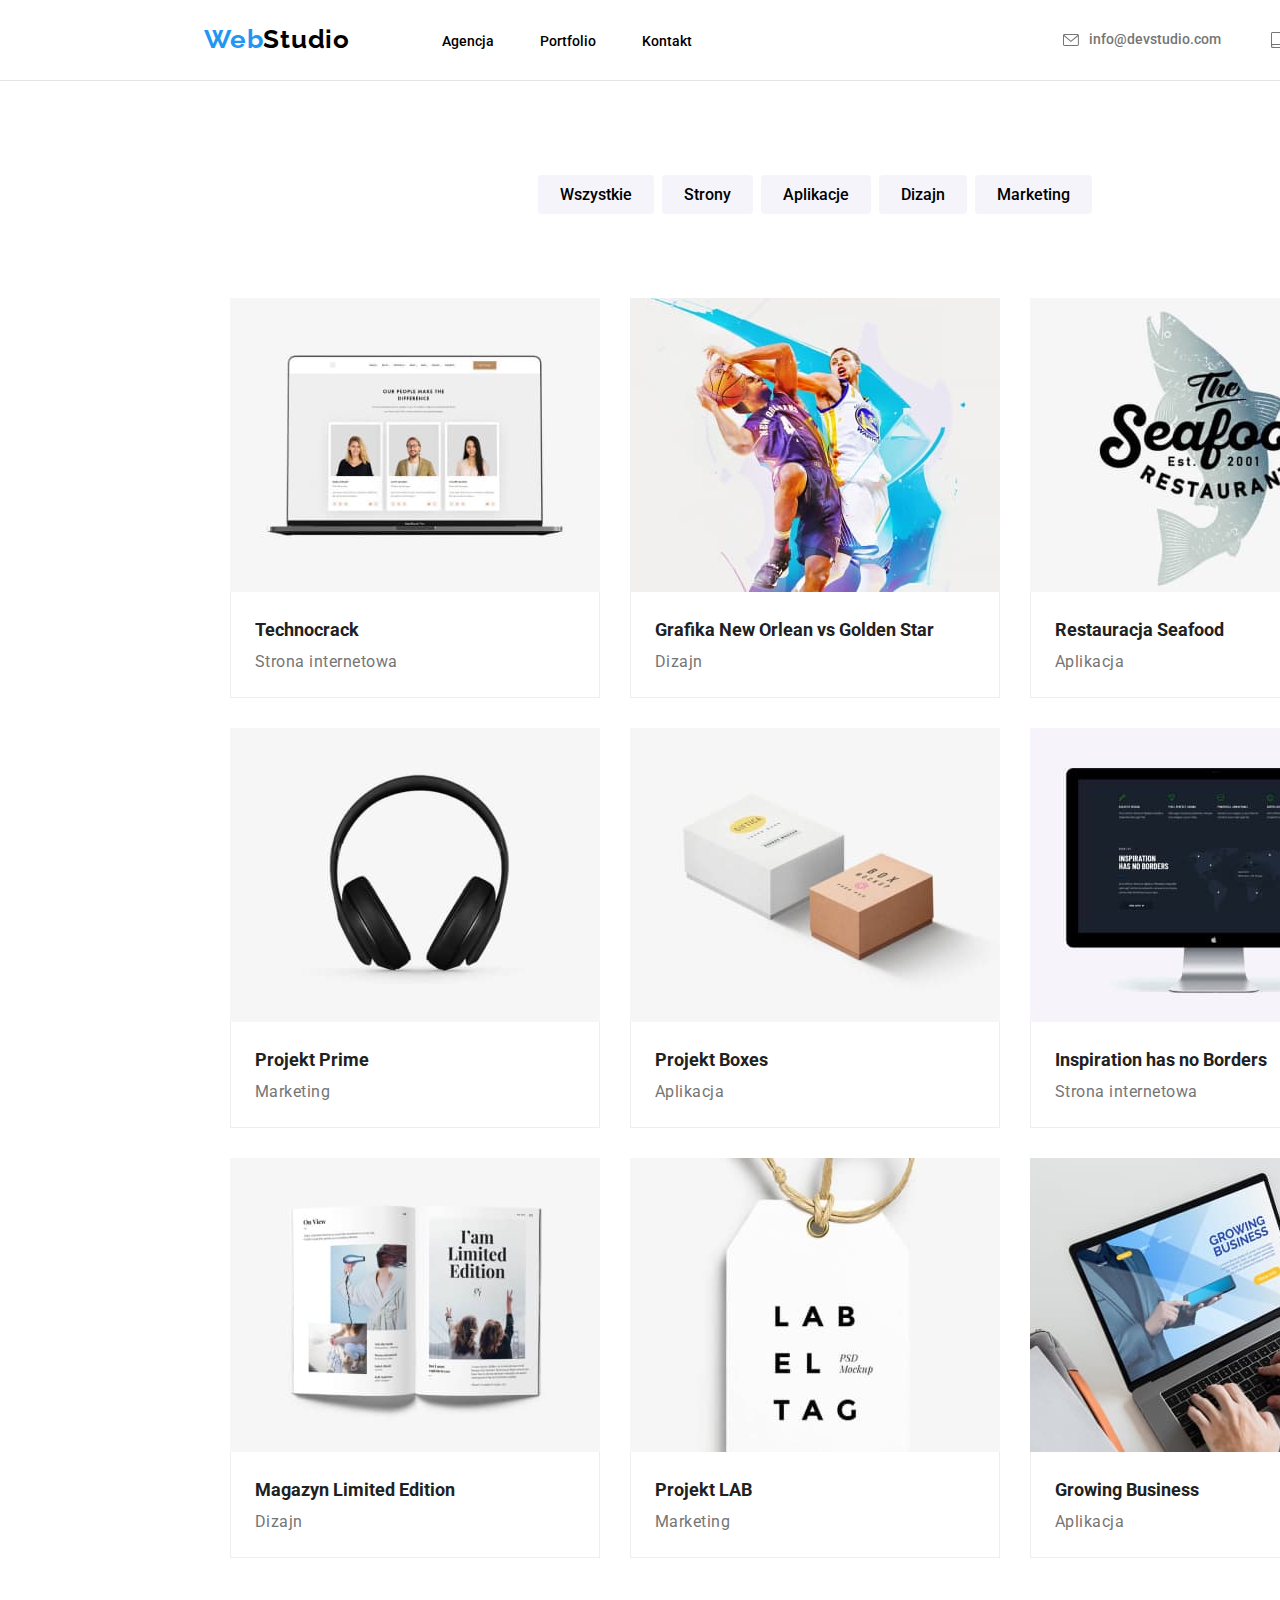
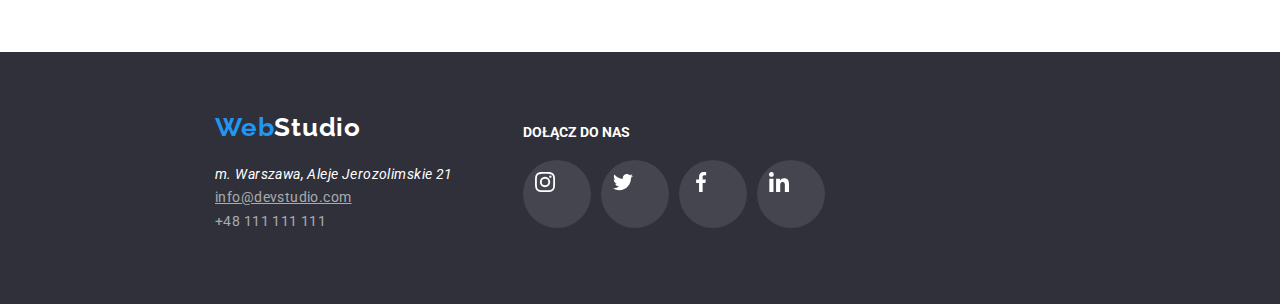
==== portfolio.html @ 4c85d755 "hw 05 init" ====
<!DOCTYPE html>
<html lang="pl">
    <head>
        <meta charset="UTF-8" />
        <meta http-equiv="X-UA-Compatible" content="IE=edge" />
        <meta name="viewport" content="width=device-width, initial-scale=1.0" />
        <title>Portfolio</title>
        <link
            rel="stylesheet"
            href="https://cdnjs.cloudflare.com/ajax/libs/modern-normalize/1.1.0/modern-normalize.min.css"
            integrity="sha512-wpPYUAdjBVSE4KJnH1VR1HeZfpl1ub8YT/NKx4PuQ5NmX2tKuGu6U/JRp5y+Y8XG2tV+wKQpNHVUX03MfMFn9Q=="
            crossorigin="anonymous"
            referrerpolicy="no-referrer"
        />
        <link rel="stylesheet" href="./css/styles.css" />
        <link rel="preconnect" href="https://fonts.googleapis.com" />
        <link rel="preconnect" href="https://fonts.gstatic.com" crossorigin />
        <link
            href="https://fonts.googleapis.com/css2?family=Raleway:wght@700&family=Roboto:wght@400;500;700;900&display=swap"
            rel="stylesheet"
        />
    </head>
    <body>
        <header>
            <section class="section-header">
                <div class="container header-container">
                    <nav>
                        <a class="logo logo-header" href="index.html"
                            ><span class="highlight">Web</span
                            ><span class="studio-one">Studio</span></a
                        >

                        <ul class="nav-menu">
                            <li class="nav-list">
                                <a class="nav-items" href="Agencja">Agencja</a>
                            </li>
                            <li class="nav-list">
                                <a class="nav-items" href="portfolio.html"
                                    >Portfolio</a
                                >
                            </li>
                            <li class="nav-list">
                                <a class="nav-items" href="Kontakt">Kontakt</a>
                            </li>
                        </ul>

                        <ul class="contact-list">
                            <li class="contact-items">
                                <a
                                    class="contact-links"
                                    href="mailto:info@devstudio.com"
                                    ><svg
                                        class="header-icons"
                                        width="16"
                                        height="12"
                                    >
                                        <use
                                            href="./images/icons.svg#icon-envelope"
                                        ></use>
                                    </svg>
                                    info@devstudio.com</a
                                >
                            </li>
                            <li class="contact-items">
                                <a class="contact-links" href="tel:+48111111111"
                                    ><svg
                                        class="header-icons"
                                        width="10"
                                        height="16"
                                    >
                                        <use
                                            href="./images/icons.svg#icon-smartphone"
                                        ></use>
                                    </svg>
                                    +48 111 111 111</a
                                >
                            </li>
                        </ul>
                    </nav>
                </div>
            </section>
        </header>
        <main>
            <div class="container main-page">
                <ul class="buttons-list">
                    <li class="buttons">
                        <button class="filters" type="button">Wszystkie</button>
                    </li>
                    <li class="buttons">
                        <button class="filters" type="button">Strony</button>
                    </li>
                    <li class="buttons">
                        <button class="filters" type="button">Aplikacje</button>
                    </li>
                    <li class="buttons">
                        <button class="filters" type="button">Dizajn</button>
                    </li>
                    <li class="buttons">
                        <button class="filters" type="button">Marketing</button>
                    </li>
                </ul>

                <div class="grid">
                    <ul class="main-container">
                        <li class="grid-items">
                            <figure class="cards">
                                <img
                                    class="img"
                                    src="images/img5.jpg"
                                    alt="Otwarty laptop z trzema zdjeciami ludzi"
                                    width="370"
                                    height="294"
                                />
                                <figcaption class="description2">
                                    <span class="project-name">Technocrack</span
                                    ><span class="card-name"
                                        >Strona internetowa</span
                                    >
                                </figcaption>
                            </figure>
                        </li>
                        <li class="grid-items">
                            <figure class="cards">
                                <img
                                    class="img"
                                    src="images/img6.jpg"
                                    alt="Dwóch koszykarzy w grze"
                                    width="370"
                                    height="294"
                                />
                                <figcaption class="description2">
                                    <span class="project-name"
                                        >Grafika New Orlean vs Golden Star</span
                                    ><span class="card-name">Dizajn</span>
                                </figcaption>
                            </figure>
                        </li>
                        <li class="grid-items">
                            <figure class="cards">
                                <img
                                    class="img"
                                    src="images/img7.jpg"
                                    alt="Logo The Seafood Restaurant"
                                    width="370"
                                    height="294"
                                />
                                <figcaption class="description2">
                                    <span class="project-name"
                                        >Restauracja Seafood</span
                                    ><span class="card-name">Aplikacja</span>
                                </figcaption>
                            </figure>
                        </li>
                        <li class="grid-items">
                            <figure class="cards">
                                <img
                                    class="img"
                                    src="images/img8.jpg"
                                    alt="Słuchawki nauszne"
                                    width="370"
                                    height="294"
                                />
                                <figcaption class="description2">
                                    <span class="project-name"
                                        >Projekt Prime</span
                                    ><span class="card-name">Marketing</span>
                                </figcaption>
                            </figure>
                        </li>
                        <li class="grid-items">
                            <figure class="cards">
                                <img
                                    class="img"
                                    src="images/img9.jpg"
                                    alt="Dwa pudełka"
                                    width="370"
                                    height="294"
                                />
                                <figcaption class="description2">
                                    <span class="project-name"
                                        >Projekt Boxes</span
                                    ><span class="card-name">Aplikacja</span>
                                </figcaption>
                            </figure>
                        </li>
                        <li class="grid-items">
                            <figure class="cards">
                                <img
                                    class="img"
                                    src="images/img10.jpg"
                                    alt="Monitor komputera"
                                    width="370"
                                    height="294"
                                />
                                <figcaption class="description2">
                                    <span class="project-name"
                                        >Inspiration has no Borders</span
                                    ><span class="card-name"
                                        >Strona internetowa</span
                                    >
                                </figcaption>
                            </figure>
                        </li>
                        <li class="grid-items">
                            <figure class="cards">
                                <img
                                    class="img"
                                    src="images/img11.jpg"
                                    alt="Otwarta książka z obrazkami"
                                    width="370"
                                    height="294"
                                />
                                <figcaption class="description2">
                                    <span class="project-name"
                                        >Magazyn Limited Edition</span
                                    ><span class="card-name">Dizajn</span>
                                </figcaption>
                            </figure>
                        </li>
                        <li class="grid-items">
                            <figure class="cards">
                                <img
                                    class="img"
                                    src="images/img12.jpg"
                                    alt="Biała etykieta z napisem LABELTAG"
                                    width="370"
                                    height="294"
                                />
                                <figcaption class="description2">
                                    <span class="project-name">Projekt LAB</span
                                    ><span class="card-name">Marketing</span>
                                </figcaption>
                            </figure>
                        </li>
                        <li class="grid-items">
                            <figure class="cards">
                                <img
                                    class="img"
                                    src="images/img13.jpg"
                                    alt="Osoba pisząca na laptopie"
                                    width="370"
                                    height="294"
                                />
                                <figcaption class="description2">
                                    <span class="project-name"
                                        >Growing Business</span
                                    ><span class="card-name">Aplikacja</span>
                                </figcaption>
                            </figure>
                        </li>
                    </ul>
                </div>
            </div>
        </main>
        <footer class="footer-box">
            <div class="container">
                <div class="footer-contact">
                    <div class="footer-contact-container">
                        <ul>
                            <li class="logo-footer">
                                <a class="logo" href="index.html"
                                    ><span class="highlight">Web</span
                                    ><span class="studio-two">Studio</span></a
                                >
                            </li>
                            <li class="details">
                                <address class="address-name">
                                    m. Warszawa, Aleje Jerozolimskie 21
                                </address>
                            </li>
                            <li class="details">
                                <a
                                    class="footer-links email"
                                    href="mailto:info@devstudio.com"
                                    >info@devstudio.com</a
                                >
                            </li>
                            <li class="details">
                                <a class="footer-links" href="tel:+48111111111"
                                    >+48 111 111 111</a
                                >
                            </li>
                        </ul>
                    </div>
                    <div class="footer-social">
                        <h2 class="footer-join-us">dołącz do nas</h2>
                        <ul class="footer-icon-list">
                            <li class="footer-icon-item">
                                <div class="footer-icon-circle">
                                    <a
                                        href="https://www.instagram.com/"
                                        class="footer-icon"
                                        ><svg
                                            class="footer-social-icons"
                                            width="20"
                                            height="20"
                                        >
                                            <use
                                                href="./images/icons.svg#icon-instagram-2"
                                            ></use>
                                        </svg>
                                    </a>
                                </div>
                            </li>
                            <li class="footer-icon-item">
                                <div class="footer-icon-circle">
                                    <a
                                        href="https://twitter.com/"
                                        class="footer-icon"
                                        ><svg
                                            class="footer-social-icons"
                                            width="20"
                                            height="20"
                                        >
                                            <use
                                                href="./images/icons.svg#icon-twitter-1"
                                            ></use>
                                        </svg>
                                    </a>
                                </div>
                            </li>
                            <li class="footer-icon-item">
                                <div class="footer-icon-circle">
                                    <a
                                        href="https://www.facebook.com/"
                                        class="footer-icon"
                                        ><svg
                                            class="footer-social-icons"
                                            width="20"
                                            height="20"
                                        >
                                            <use
                                                href="./images/icons.svg#icon-facebook-1"
                                            ></use>
                                        </svg>
                                    </a>
                                </div>
                            </li>
                            <li class="footer-icon-item">
                                <div class="footer-icon-circle">
                                    <a
                                        href="https://www.linkedin.com/"
                                        class="footer-icon"
                                        ><svg
                                            class="footer-social-icons"
                                            width="20"
                                            height="20"
                                        >
                                            <use
                                                href="./images/icons.svg#icon-linkedin-1"
                                            ></use>
                                        </svg>
                                    </a>
                                </div>
                            </li>
                        </ul>
                    </div>
                </div>
            </div>
        </footer>
    </body>
</html>
---- css/styles.css ----
* {
    padding: 0;
    margin: 0;
}
body {
    font-family: "Roboto", sans-serif;
    font-family: inherit;
    background: var(--fourth-color) inherit;
    width: 1600px;
}
:root {
    --first-color: #2196f3;
    --second-color: #000000;
    --third-color: #757575;
    --fourth-color: #ffffff;
    --fifth-color: #2f303a;
    --sixth-color: #f5f4fa;
    --seventh-color: #212121;
    --eighth-color: #ffffff99;
    --color-shadow: #00000040;
    --circle-color: rgba(255, 255, 255, 0.1);
    --currentColor: #afb1b8;
}

.logo {
    font-family: "Raleway";
    font-weight: 700;
    font-size: 26px;
    line-height: 1.19em;
    color: var(--second-color);
    letter-spacing: 0.03em;
    text-decoration: none;
}
.highlight {
    color: var(--first-color);
}
.studio-one {
    color: #000000;
}
.studio-two {
    color: #ffffff;
}

.nav-items {
    font-family: "Roboto";
    font-weight: 500;
    font-size: 14px;
    line-height: 1.14em;
    text-decoration: none;
    color: var(--second-color);
}
.nav-items:hover,
.nav-items:focus,
.nav-items:active {
    color: var(--first-color);
}
.item {
    width: 270px;
}

.contact-links {
    font-family: Roboto;
    font-size: 14px;
    font-weight: 500;
    line-height: 1.14em;
    text-decoration: none;
}

h1 {
    font-family: Roboto;
    font-size: 44px;
    font-weight: 900;
    line-height: 1.36;
    text-align: center;
    letter-spacing: 0.06em;
    color: var(--fourth-color);
    margin-bottom: 30px;
}
.header-box {
    background-color: var(--fifth-color);
    height: 600px;
    background-image: linear-gradient(
            to bottom,
            rgba(47, 48, 58, 0.4) 0%,
            rgba(47, 48, 58, 0.4) 50%
        ),
        url(../images/working-team.jpg);
    background-position: center;
    background-size: cover;
    background-repeat: no-repeat;
    box-shadow: 0px 4px 4px 0px var(--color-shadow);
    max-width: 1600px;
    margin: 0 auto;
}

.first-button {
    color: var(--second-color);
    background-color: var(--sixth-color);
    cursor: pointer;
    border: none;
    border-radius: 4px;
    width: 200px;
    height: 50px;
    font-size: 16px;
    font-weight: 700;
    line-height: 1.8;
    font-family: "roboto";
}
.first-button:hover,
.first-button:focus,
.first-button:active {
    background-color: var(--first-color);
    color: var(--fourth-color);
    border: none;
}

.list-item {
    font-family: "Roboto";
    font-size: 14px;
    line-height: 1.71;
    color: var(--third-color);
}
.header-primary {
    font-family: Roboto;
    font-size: 14px;
    font-weight: 700;
    line-height: 1.14;
    color: var(--second-color);
    margin-bottom: 10px;
}
.header-secondary {
    font-family: Roboto;
    font-size: 36px;
    font-weight: 700;
    line-height: 1.16;
    text-align: center;
    color: var(--second-color);
    margin-bottom: 50px;
}

.description {
    font-family: Roboto;
    font-size: 16px;
    line-height: 1.18;
    color: var(--third-color);
}
.name {
    font-family: "Roboto";
    font-size: 16px;
    font-weight: 500;
    line-height: 1.18;
    color: var(--second-color);
}
.filters {
    color: var(--second-color);
    background-color: var(--sixth-color);
    cursor: pointer;
    border: none;
    font-family: "Roboto";
    font-weight: 500;
    font-size: 16px;
    line-height: 1.7;
}
.filters:hover,
.filters:focus,
.filters:active {
    color: var(--fourth-color);
    background-color: var(--first-color);
}
.foto-description {
    color: var(--third-color);
    font-family: "Roboto";
    font-size: 16px;
    line-height: 1.8;
}
.project-name {
    color: var(--seventh-color);
    font-family: "Roboto";
    font-size: 18px;
    font-weight: 700;
    line-height: 2;
}
.address-name {
    font-family: "Roboto";
    font-size: 14px;
    line-height: 1.7em;
    letter-spacing: 0.03em;
    color: #ffffff;
}
.footer-links {
    color: var(--eighth-color);
    font-family: "Roboto";
    font-size: 14px;
    line-height: 1.7em;
    letter-spacing: 0.03em;
    text-decoration: none;
}
.footer-links:hover,
.footer-links:focus,
.footer-links:active {
    color: var(--first-color);
}

.section-header {
    border-bottom: 1px solid #e5e5e5;
    display: flex;
    justify-content: center;
}

.container {
    max-width: 1200px;
    margin: 0;
}

.header-container {
    width: 1200px;
    height: 80px;
    display: flex;
    justify-content: center;
}
.logo-header {
    width: 145px;
    height: 31px;
    margin-top: 24px;
    margin-bottom: 25px;
    margin-right: 93px;
}
li {
    list-style: none;
}

nav {
    display: flex;
    flex-direction: row;
    align-items: center;
}

.nav-menu {
    display: flex;
    padding-left: 0;
    margin-right: 371px;
}
.nav-menu > .nav-list:not(:last-child) {
    margin-right: 46px;
}
.nav-list {
    height: 16px;
}
.first {
    width: 53px;
}
.second {
    width: 58px;
}
.third {
    width: 51px;
}
.contact-list > .contact-items {
    display: flex;
    align-items: center;
    flex-direction: row;
}
.contact-list {
    display: flex;
    align-items: center;
    padding-left: 0;
}
.contact-items {
    height: 16px;
}

.contact-list > .contact-items:not(:last-child) {
    margin-right: 50px;
}

.header-box {
    width: 1600px;
    display: flex;
    flex-direction: column;
    justify-content: center;
    align-items: center;
}

.list-item {
    display: flex;
    flex-direction: row;
    justify-content: center;
    padding-left: 0;
    padding: auto;
    margin-top: 94px;
}
.list-item > .item:not(:last-child) {
    margin-right: 30px;
}
.list-images > .images:not(:last-child) {
    margin-right: 30px;
}

.images {
    width: 370px;
    height: 294px;
}

.team-section {
    display: flex;
    flex-direction: column;
    background-color: var(--sixth-color);
    padding: 0;
}

.header-secondary {
    width: 352px;
    height: 42px;
    margin-top: 94px;
    margin-bottom: 50px;
}
.members {
    display: flex;
    flex-wrap: nowrap;
    flex-direction: row;
    padding-bottom: 94px;
    margin: 0;
    justify-content: center;
}
figure {
    margin: 0;
    padding: 0;
    max-width: 270px;
}
.team {
    display: flex;
    max-width: 270px;
}
.members > .team:not(:last-child) {
    margin-right: 30px;
}
.foto-description {
    display: flex;
    padding: 0;
    margin: 0;
    background-color: var(--fourth-color);
    border-radius: 0px 0px 4px 4px;
    box-shadow: 0px 1px 3px rgba(0, 0, 0, 0.12), 0px 1px 1px rgba(0, 0, 0, 0.14),
        0px 2px 1px rgba(0, 0, 0, 0.2);
}

.photo {
    min-width: 270px;
    min-height: 260px;
    padding: 0;
    margin: 0;
}
.description {
    display: flex;
    flex-direction: column;
    align-items: center;
    padding: 0;
    margin: 30px 0;
}
.name {
    margin-bottom: 10px;
}

.footer-box {
    width: 1600px;
    height: 252px;
    background-color: var(--fifth-color);
}
.footer-contact {
    display: flex;
}
.footer-contact-container {
    display: flex;
    margin-top: 60px;
}
.footer-social {
    margin-left: 70px;
}
.footer-join-us {
    color: var(--fourth-color);
    text-transform: uppercase;
    margin-top: 72px;
    margin-bottom: 20px;
    font-family: "Roboto";
    font-weight: 700;
    font-size: 14px;
    line-height: 1.17;
    letter-spacing: 3%;
}
.footer-icon-list {
    display: flex;
}
.logo-footer {
    margin-right: auto;
    margin-left: 215px;
    margin-bottom: 20px;
}
.details {
    margin-left: 215px;
}
.footer-box > .details:not(:last-child) {
    margin-bottom: 9px;
}
.footer-box > .details:first-child {
    margin-top: 20px;
}

.buttons {
    margin-bottom: 34px;
    padding: 0;
}
.buttons-list > .buttons:not(:last-child) {
    margin-right: 8px;
}
.buttons-list {
    display: flex;
    justify-content: center;
    margin-top: 94px;
    margin-bottom: 50px;
}
.filters {
    border-radius: 4px;
    padding: 6px 22px;
}
.grid {
    max-width: 1200px;
    padding: 0;
    margin: 0 auto;
}
.main-page {
    padding: auto;
    margin-left: 215px;
    margin-right: 0;
}
.main-container {
    display: flex;
    flex-wrap: wrap;
    justify-content: center;
    padding-top: 0;
    padding-bottom: 94px;
    gap: 30px;
    flex-basis: ((100%-60px)/3);
}
.img {
    display: block;
    max-width: 370px;
    max-height: 294px;
}
.grid-items {
    max-width: 370px;
}

.cards {
    max-width: 370px;
    max-height: 404px;
    background: var(--fourth-color);
}
.description2 {
    padding: 20px 24px;
    display: flex;
    flex-direction: column;
    border-bottom: 1px solid #eeeeee;
    border-left: 1px solid #eeeeee;
    border-right: 1px solid #eeeeee;
}

.card-name {
    font-family: "Roboto";
    font-style: normal;
    font-weight: 400;
    font-size: 16px;
    line-height: 1.8;
    letter-spacing: 0.03em;
    color: var(--third-color);
}
.section-main {
    display: flex;
    flex-direction: column;
    justify-content: center;
    align-items: center;
    margin: auto;
}
.section-main > .list-item {
    display: flex;
    justify-content: center;
    align-items: center;
    margin-left: 215px;
    margin-right: auto;
}
.section-main1 {
    display: flex;
    flex-direction: column;
    margin-left: 215px;
}
.header-secondary {
    margin-left: 409px;
}
.list-images {
    width: 1170px;
    display: flex;
    justify-content: center;
    margin-bottom: 94px;
    padding: 0;
}
.team-section {
    width: 1600px;
    height: 648px;
}
.team-header {
    width: 209px;
    height: 42px;
}
.team-header {
    margin-left: 0;
    margin-right: 0;
    margin-left: 696px;
}
.section {
    padding-top: 94px;
    padding-bottom: 94px;
}

.cards:hover,
.cards:focus,
.cards:active {
    box-shadow: 0px 1px 1px rgba(0, 0, 0, 0.12), 0px 4px 4px rgba(0, 0, 0, 0.06),
        1px 4px 6px rgba(0, 0, 0, 0.16);
}
.filters:hover,
.filters:focus,
.filters:active {
    box-shadow: 0px 3px 1px rgba(0, 0, 0, 0.1), 0px 1px 2px rgba(0, 0, 0, 0.08),
        0px 2px 2px rgba(0, 0, 0, 0.12);
}
.footer {
    display: flex;
}
.footer-list {
    display: flex;
    flex-direction: row;
}
.social-list {
    display: flex;
}
.social-list-items {
    margin-top: 16px;
}
.social-list-items:not(:last-child) {
    margin-right: 10px;
}
.footer-social-icons {
    background-position: center;
}
.email {
    text-decoration: underline;
}
.footer-icon-item:not(:last-child) {
    margin-right: 10px;
}
.our-clients {
    font-family: "Roboto";
    font-weight: 700;
    font-size: 36px;
    line-height: 1.16;
    text-align: center;
    color: var(--second-color);
    margin-bottom: 50px;
    margin-left: 410px;
}
.clients-list {
    display: flex;
    flex-wrap: nowrap;
    gap: 30px;
    margin: 0;
    margin-left: 215px;
}
.footer-icon-circle {
    width: 44px;
    height: 44px;
    border-radius: 50px;
    background-color: var(--circle-color);
    padding: 12px;
}
.contact-links {
    display: flex;
    flex-direction: row;
    align-items: center;
    color: var(--third-color);
}

.header-icons {
    --color2: currentColor;
    fill: var(--color2);
    margin-right: 10px;
}
.contact-links:hover,
.contact-links:focus,
.contact-links:active {
    color: var(--first-color);
}
.social-icons {
    fill: var(--currentColor);
}
.social-icons:hover,
.social-icons:focus,
.social-icons:active {
    fill: var(--fourth-color);
}
.social-icons-link:hover,
.social-icons-link:focus,
.social-icons-link:active {
    fill: var(--fourth-color);
}
.icon-circle {
    width: 44px;
    height: 44px;
    border-radius: 50px;
    padding: 12px;
    background-color: var(--fourth-color);
}
.icon-circle:hover,
.icon-circle:focus,
.icon-circle:active {
    background-color: var(--first-color);
}
.icon-circle:hover > svg,
.icon-circle:focus > svg,
.icon-circle:active > svg {
    fill: var(--fourth-color);
}

.logo-client {
    fill: var(--currentColor);
}
.logo-client:hover,
.logo-client:focus,
.logo-client:active {
    fill: var(--first-color);
}
.clients-item {
    border: 1px solid var(--currentColor);
    border-radius: 3px;
}
.clients-item:hover,
.clients-item:focus,
.clients-item:active {
    border: 1px solid var(--first-color);
}
.clients-item {
    fill: var(--currentColor);
}
.clients-item:hover .clients-icon,
.clients-item:focus .clients-icon,
.clients-item:active .clients-item {
    fill: var(--first-color);
}
.footer-icon {
    fill: var(--fourth-color);
}
.footer-icon-circle {
    width: 44px;
    height: 44px;
    border-radius: 50px;
    padding: 12px;
    background-color: var(--circle-color);
}
.footer-icon-circle:hover,
.footer-icon-circle:focus,
.footer-icon-circle:active {
    background-color: var(--first-color);
}
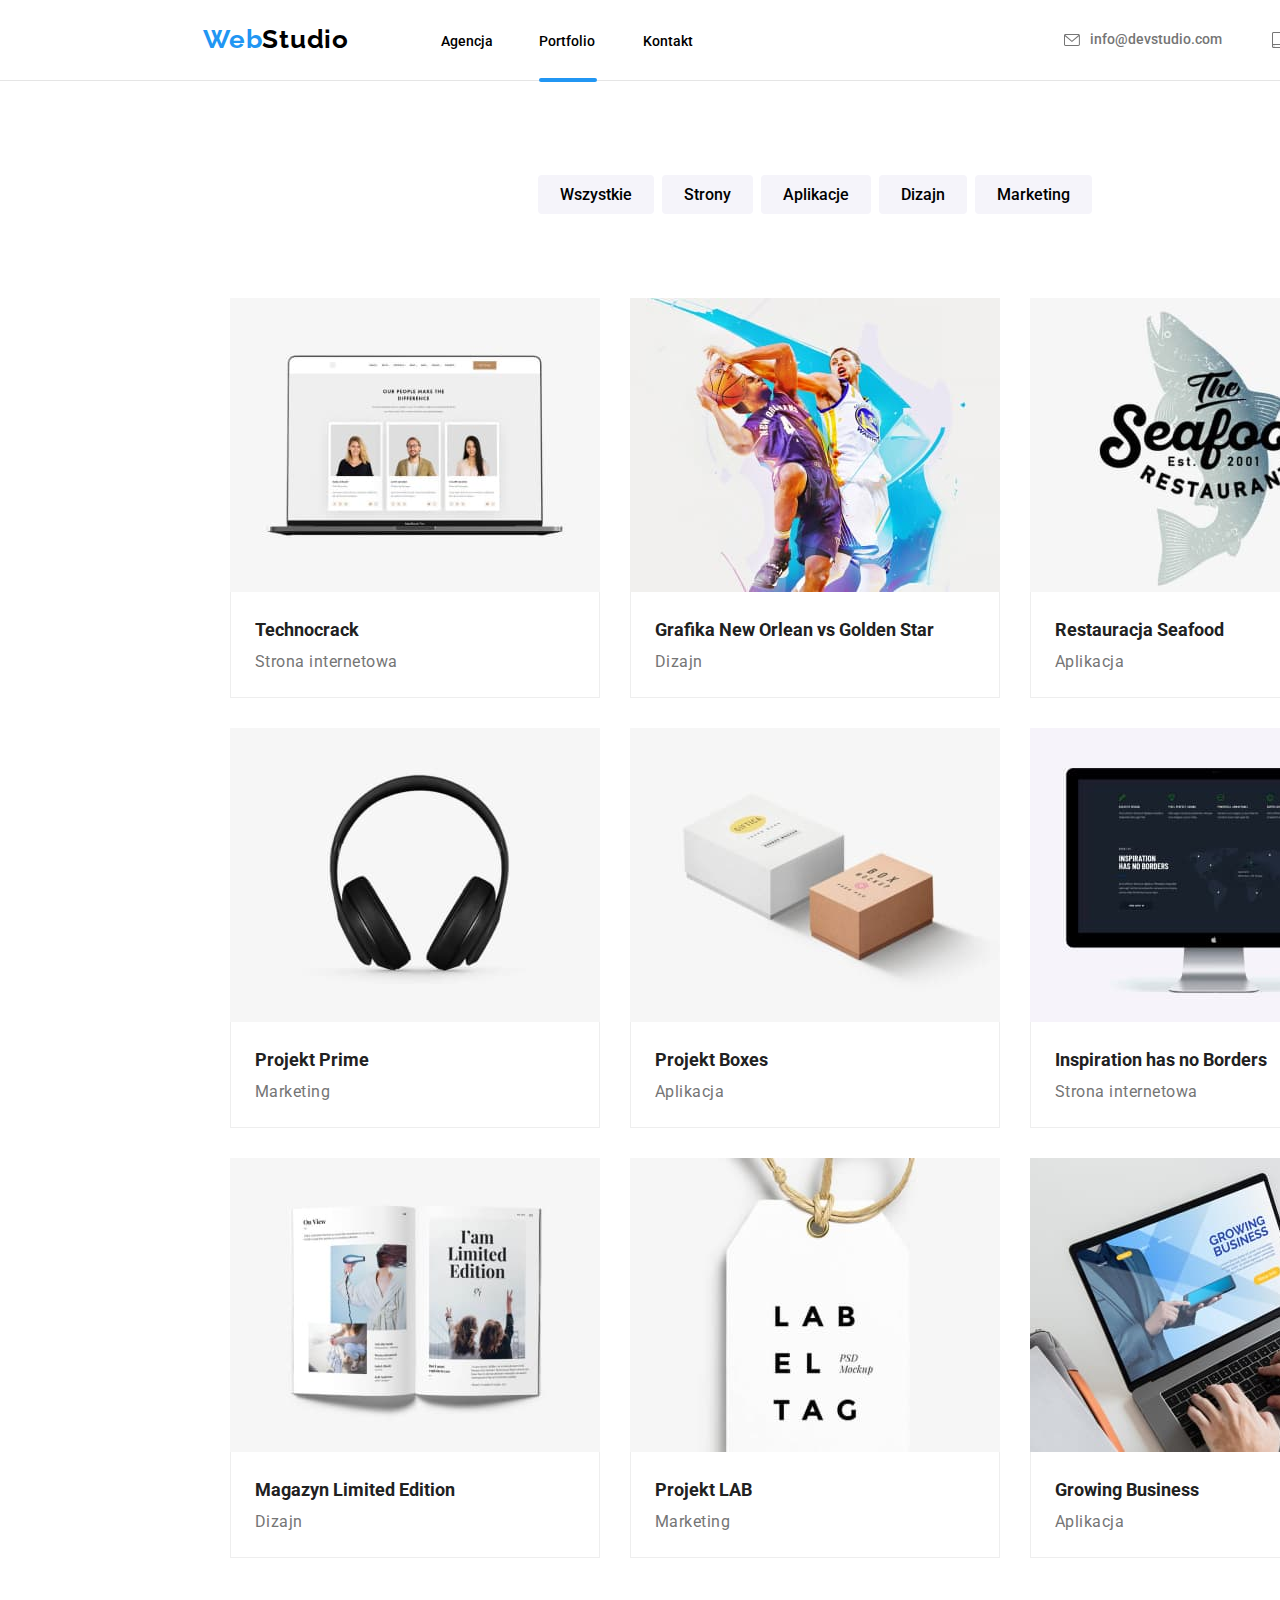
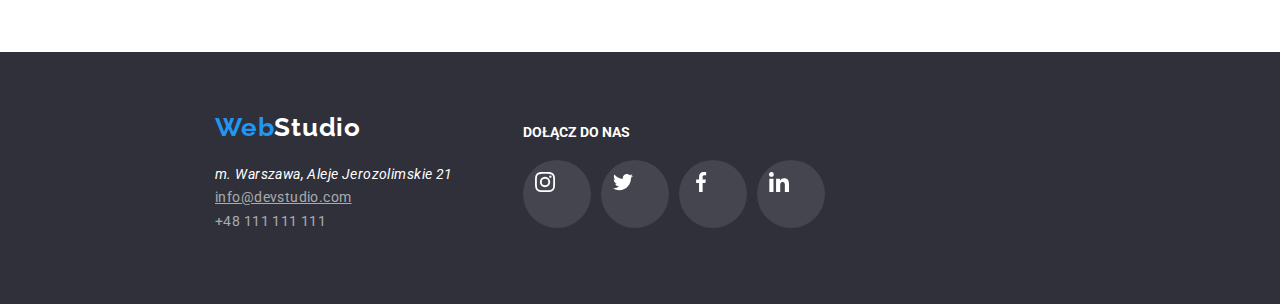
==== commit dcbe5ed2: "hw 05" ====
--- a/portfolio.html
+++ b/portfolio.html
@@ -32,9 +32,11 @@
 
                         <ul class="nav-menu">
                             <li class="nav-list">
-                                <a class="nav-items" href="Agencja">Agencja</a>
-                            </li>
-                            <li class="nav-list">
+                                <a class="nav-items" href="index.html"
+                                    >Agencja</a
+                                >
+                            </li>
+                            <li class="nav-list second-page">
                                 <a class="nav-items" href="portfolio.html"
                                     >Portfolio</a
                                 >
@@ -55,7 +57,7 @@
                                         height="12"
                                     >
                                         <use
-                                            href="./images/icons.svg#icon-envelope"
+                                            href="./images/icons.svg/icons.svg#icon-envelope"
                                         ></use>
                                     </svg>
                                     info@devstudio.com</a
@@ -69,7 +71,7 @@
                                         height="16"
                                     >
                                         <use
-                                            href="./images/icons.svg#icon-smartphone"
+                                            href="./images/icons.svg/icons.svg#icon-smartphone"
                                         ></use>
                                     </svg>
                                     +48 111 111 111</a
@@ -104,13 +106,23 @@
                     <ul class="main-container">
                         <li class="grid-items">
                             <figure class="cards">
-                                <img
-                                    class="img"
-                                    src="images/img5.jpg"
-                                    alt="Otwarty laptop z trzema zdjeciami ludzi"
-                                    width="370"
-                                    height="294"
-                                />
+                                <div class="card-box">
+                                    <img
+                                        class="img"
+                                        src="images/img5.jpg"
+                                        alt="Otwarty laptop z trzema zdjeciami ludzi"
+                                        width="370"
+                                        height="294"
+                                    />
+                                    <div class="portfolio-overlays">
+                                        Technocrack jest popularną platformą
+                                        wykorzystywaną do rozpowszechniania
+                                        koronawirusa. Firmy wykorzystują tę
+                                        platformę do celów szpiegowskich i
+                                        ataków na niezabezpieczone serwery
+                                        konkurencji
+                                    </div>
+                                </div>
                                 <figcaption class="description2">
                                     <span class="project-name">Technocrack</span
                                     ><span class="card-name"
@@ -121,13 +133,23 @@
                         </li>
                         <li class="grid-items">
                             <figure class="cards">
-                                <img
-                                    class="img"
-                                    src="images/img6.jpg"
-                                    alt="Dwóch koszykarzy w grze"
-                                    width="370"
-                                    height="294"
-                                />
+                                <div class="card-box">
+                                    <img
+                                        class="img"
+                                        src="images/img6.jpg"
+                                        alt="Dwóch koszykarzy w grze"
+                                        width="370"
+                                        height="294"
+                                    />
+                                    <div class="portfolio-overlays">
+                                        Technocrack jest popularną platformą
+                                        wykorzystywaną do rozpowszechniania
+                                        koronawirusa. Firmy wykorzystują tę
+                                        platformę do celów szpiegowskich i
+                                        ataków na niezabezpieczone serwery
+                                        konkurencji
+                                    </div>
+                                </div>
                                 <figcaption class="description2">
                                     <span class="project-name"
                                         >Grafika New Orlean vs Golden Star</span
@@ -137,13 +159,23 @@
                         </li>
                         <li class="grid-items">
                             <figure class="cards">
-                                <img
-                                    class="img"
-                                    src="images/img7.jpg"
-                                    alt="Logo The Seafood Restaurant"
-                                    width="370"
-                                    height="294"
-                                />
+                                <div class="card-box">
+                                    <img
+                                        class="img"
+                                        src="images/img7.jpg"
+                                        alt="Logo The Seafood Restaurant"
+                                        width="370"
+                                        height="294"
+                                    />
+                                    <div class="portfolio-overlays">
+                                        Technocrack jest popularną platformą
+                                        wykorzystywaną do rozpowszechniania
+                                        koronawirusa. Firmy wykorzystują tę
+                                        platformę do celów szpiegowskich i
+                                        ataków na niezabezpieczone serwery
+                                        konkurencji
+                                    </div>
+                                </div>
                                 <figcaption class="description2">
                                     <span class="project-name"
                                         >Restauracja Seafood</span
@@ -153,13 +185,23 @@
                         </li>
                         <li class="grid-items">
                             <figure class="cards">
-                                <img
-                                    class="img"
-                                    src="images/img8.jpg"
-                                    alt="Słuchawki nauszne"
-                                    width="370"
-                                    height="294"
-                                />
+                                <div class="card-box">
+                                    <img
+                                        class="img"
+                                        src="images/img8.jpg"
+                                        alt="Słuchawki nauszne"
+                                        width="370"
+                                        height="294"
+                                    />
+                                    <div class="portfolio-overlays">
+                                        Technocrack jest popularną platformą
+                                        wykorzystywaną do rozpowszechniania
+                                        koronawirusa. Firmy wykorzystują tę
+                                        platformę do celów szpiegowskich i
+                                        ataków na niezabezpieczone serwery
+                                        konkurencji
+                                    </div>
+                                </div>
                                 <figcaption class="description2">
                                     <span class="project-name"
                                         >Projekt Prime</span
@@ -169,13 +211,23 @@
                         </li>
                         <li class="grid-items">
                             <figure class="cards">
-                                <img
-                                    class="img"
-                                    src="images/img9.jpg"
-                                    alt="Dwa pudełka"
-                                    width="370"
-                                    height="294"
-                                />
+                                <div class="card-box">
+                                    <img
+                                        class="img"
+                                        src="images/img9.jpg"
+                                        alt="Dwa pudełka"
+                                        width="370"
+                                        height="294"
+                                    />
+                                    <div class="portfolio-overlays">
+                                        Technocrack jest popularną platformą
+                                        wykorzystywaną do rozpowszechniania
+                                        koronawirusa. Firmy wykorzystują tę
+                                        platformę do celów szpiegowskich i
+                                        ataków na niezabezpieczone serwery
+                                        konkurencji
+                                    </div>
+                                </div>
                                 <figcaption class="description2">
                                     <span class="project-name"
                                         >Projekt Boxes</span
@@ -185,13 +237,23 @@
                         </li>
                         <li class="grid-items">
                             <figure class="cards">
-                                <img
-                                    class="img"
-                                    src="images/img10.jpg"
-                                    alt="Monitor komputera"
-                                    width="370"
-                                    height="294"
-                                />
+                                <div class="card-box">
+                                    <img
+                                        class="img"
+                                        src="images/img10.jpg"
+                                        alt="Monitor komputera"
+                                        width="370"
+                                        height="294"
+                                    />
+                                    <div class="portfolio-overlays">
+                                        Technocrack jest popularną platformą
+                                        wykorzystywaną do rozpowszechniania
+                                        koronawirusa. Firmy wykorzystują tę
+                                        platformę do celów szpiegowskich i
+                                        ataków na niezabezpieczone serwery
+                                        konkurencji
+                                    </div>
+                                </div>
                                 <figcaption class="description2">
                                     <span class="project-name"
                                         >Inspiration has no Borders</span
@@ -203,13 +265,23 @@
                         </li>
                         <li class="grid-items">
                             <figure class="cards">
-                                <img
-                                    class="img"
-                                    src="images/img11.jpg"
-                                    alt="Otwarta książka z obrazkami"
-                                    width="370"
-                                    height="294"
-                                />
+                                <div class="card-box">
+                                    <img
+                                        class="img"
+                                        src="images/img11.jpg"
+                                        alt="Otwarta książka z obrazkami"
+                                        width="370"
+                                        height="294"
+                                    />
+                                    <div class="portfolio-overlays">
+                                        Technocrack jest popularną platformą
+                                        wykorzystywaną do rozpowszechniania
+                                        koronawirusa. Firmy wykorzystują tę
+                                        platformę do celów szpiegowskich i
+                                        ataków na niezabezpieczone serwery
+                                        konkurencji
+                                    </div>
+                                </div>
                                 <figcaption class="description2">
                                     <span class="project-name"
                                         >Magazyn Limited Edition</span
@@ -219,13 +291,23 @@
                         </li>
                         <li class="grid-items">
                             <figure class="cards">
-                                <img
-                                    class="img"
-                                    src="images/img12.jpg"
-                                    alt="Biała etykieta z napisem LABELTAG"
-                                    width="370"
-                                    height="294"
-                                />
+                                <div class="card-box">
+                                    <img
+                                        class="img"
+                                        src="images/img12.jpg"
+                                        alt="Biała etykieta z napisem LABELTAG"
+                                        width="370"
+                                        height="294"
+                                    />
+                                    <div class="portfolio-overlays">
+                                        Technocrack jest popularną platformą
+                                        wykorzystywaną do rozpowszechniania
+                                        koronawirusa. Firmy wykorzystują tę
+                                        platformę do celów szpiegowskich i
+                                        ataków na niezabezpieczone serwery
+                                        konkurencji
+                                    </div>
+                                </div>
                                 <figcaption class="description2">
                                     <span class="project-name">Projekt LAB</span
                                     ><span class="card-name">Marketing</span>
@@ -234,13 +316,23 @@
                         </li>
                         <li class="grid-items">
                             <figure class="cards">
-                                <img
-                                    class="img"
-                                    src="images/img13.jpg"
-                                    alt="Osoba pisząca na laptopie"
-                                    width="370"
-                                    height="294"
-                                />
+                                <div class="card-box">
+                                    <img
+                                        class="img"
+                                        src="images/img13.jpg"
+                                        alt="Osoba pisząca na laptopie"
+                                        width="370"
+                                        height="294"
+                                    />
+                                    <div class="portfolio-overlays">
+                                        Technocrack jest popularną platformą
+                                        wykorzystywaną do rozpowszechniania
+                                        koronawirusa. Firmy wykorzystują tę
+                                        platformę do celów szpiegowskich i
+                                        ataków na niezabezpieczone serwery
+                                        konkurencji
+                                    </div>
+                                </div>
                                 <figcaption class="description2">
                                     <span class="project-name"
                                         >Growing Business</span
@@ -286,72 +378,72 @@
                         <h2 class="footer-join-us">dołącz do nas</h2>
                         <ul class="footer-icon-list">
                             <li class="footer-icon-item">
-                                <div class="footer-icon-circle">
-                                    <a
-                                        href="https://www.instagram.com/"
-                                        class="footer-icon"
-                                        ><svg
+                                <a
+                                    href="https://www.instagram.com/"
+                                    class="footer-icon"
+                                    ><div class="footer-icon-circle">
+                                        <svg
                                             class="footer-social-icons"
                                             width="20"
                                             height="20"
                                         >
                                             <use
-                                                href="./images/icons.svg#icon-instagram-2"
+                                                href="./images/icons.svg/icons.svg#icon-instagram-2"
                                             ></use>
                                         </svg>
-                                    </a>
-                                </div>
+                                    </div>
+                                </a>
                             </li>
                             <li class="footer-icon-item">
-                                <div class="footer-icon-circle">
-                                    <a
-                                        href="https://twitter.com/"
-                                        class="footer-icon"
-                                        ><svg
+                                <a
+                                    href="https://twitter.com/"
+                                    class="footer-icon"
+                                    ><div class="footer-icon-circle">
+                                        <svg
                                             class="footer-social-icons"
                                             width="20"
                                             height="20"
                                         >
                                             <use
-                                                href="./images/icons.svg#icon-twitter-1"
+                                                href="./images/icons.svg/icons.svg#icon-twitter-1"
                                             ></use>
                                         </svg>
-                                    </a>
-                                </div>
+                                    </div>
+                                </a>
                             </li>
                             <li class="footer-icon-item">
-                                <div class="footer-icon-circle">
-                                    <a
-                                        href="https://www.facebook.com/"
-                                        class="footer-icon"
-                                        ><svg
+                                <a
+                                    href="https://www.facebook.com/"
+                                    class="footer-icon"
+                                    ><div class="footer-icon-circle">
+                                        <svg
                                             class="footer-social-icons"
                                             width="20"
                                             height="20"
                                         >
                                             <use
-                                                href="./images/icons.svg#icon-facebook-1"
+                                                href="./images/icons.svg/icons.svg#icon-facebook-1"
                                             ></use>
                                         </svg>
-                                    </a>
-                                </div>
+                                    </div>
+                                </a>
                             </li>
                             <li class="footer-icon-item">
-                                <div class="footer-icon-circle">
-                                    <a
-                                        href="https://www.linkedin.com/"
-                                        class="footer-icon"
-                                        ><svg
+                                <a
+                                    href="https://www.linkedin.com/"
+                                    class="footer-icon"
+                                    ><div class="footer-icon-circle">
+                                        <svg
                                             class="footer-social-icons"
                                             width="20"
                                             height="20"
                                         >
                                             <use
-                                                href="./images/icons.svg#icon-linkedin-1"
+                                                href="./images/icons.svg/icons.svg#icon-linkedin-1"
                                             ></use>
                                         </svg>
-                                    </a>
-                                </div>
+                                    </div>
+                                </a>
                             </li>
                         </ul>
                     </div>
--- a/css/styles.css
+++ b/css/styles.css
@@ -20,6 +20,7 @@
     --color-shadow: #00000040;
     --circle-color: rgba(255, 255, 255, 0.1);
     --currentColor: #afb1b8;
+    --cross-color: rgba(0, 0, 0, 0.1);
 }
 
 .logo {
@@ -606,11 +607,6 @@
 .social-icons:active {
     fill: var(--fourth-color);
 }
-.social-icons-link:hover,
-.social-icons-link:focus,
-.social-icons-link:active {
-    fill: var(--fourth-color);
-}
 .icon-circle {
     width: 44px;
     height: 44px;
@@ -669,3 +665,218 @@
 .footer-icon-circle:active {
     background-color: var(--first-color);
 }
+
+.nav-items {
+    transition-property: color;
+    transition-duration: 250ms;
+    transition-timing-function: cubic-bezier(0.4, 0, 0.2, 1);
+}
+.nav-items:hover,
+.nav-items:focus {
+    color: var(--first-color);
+}
+.first::after {
+    content: "";
+    background-color: var(--first-color);
+    border-radius: 2px;
+    height: 4px;
+    width: 53px;
+    margin: 0;
+    padding: 0;
+    margin-top: 28px;
+    display: block;
+}
+.contact-links {
+    color: var(--third-color);
+    transition-property: color;
+    transition-duration: 250ms;
+    transition-timing-function: cubic-bezier(0.4, 0, 0.2, 1);
+}
+.contact-links:hover,
+.contact-links:focus {
+    color: var(--first-color);
+}
+.first-button {
+    background-color: var(--fourth-color);
+    color: var(--second-color);
+    transition-property: color background-color;
+    transition-duration: 250ms;
+    transition-timing-function: cubic-bezier(0.4, 0, 0.2, 1);
+}
+.first-button:hover,
+.first-button:focus {
+    background-color: var(--first-color);
+    color: var(--fourth-color);
+}
+
+.icon-circle {
+    transition-property: background-color;
+    transition-duration: 250ms;
+    transition-timing-function: cubic-bezier(0.4, 0, 0.2, 1);
+}
+.icon-circle > .social-icons {
+    transition-property: fill;
+    transition-duration: 250ms;
+    transition-timing-function: cubic-bezier(0.4, 0, 0.2, 1);
+}
+.clients-item svg {
+    border: var(--currentColor);
+    fill: var(--currentColor);
+    transition-property: fill border;
+    transition-duration: 250ms;
+    transition-timing-function: cubic-bezier(0.4, 0, 0.2, 1);
+}
+.footer-links {
+    color: var(--eighth-color);
+    transition-property: color;
+    transition-duration: 250ms;
+    transition-timing-function: cubic-bezier(0.4, 0, 0.2, 1);
+}
+.footer-icon-circle {
+    background-color: var(--circle-color);
+    transition-property: background-color;
+    transition-duration: 250ms;
+    transition-timing-function: cubic-bezier(0.4, 0, 0.2, 1);
+}
+.filters {
+    color: var(--second-color);
+    background-color: var(--sixth-color);
+    transition-property: color background-color;
+    transition-duration: 250ms;
+    transition-timing-function: cubic-bezier(0.4, 0, 0.2, 1);
+}
+.filters:hover,
+.filters:focus {
+    background-color: var(--first-color);
+    color: var(--fourth-color);
+}
+.cards {
+    transition-property: box-shadow;
+    transition-duration: 250ms;
+    transition-timing-function: cubic-bezier(0.4, 0, 0.2, 1);
+}
+.label-container {
+    position: relative;
+    width: 100%;
+    max-width: 370px;
+}
+.photos {
+    display: block;
+    height: auto;
+}
+.overlay {
+    position: absolute;
+    bottom: 0;
+    width: 100%;
+    height: 70px;
+    background: rgba(47, 48, 58, 0.8);
+    color: var(--fourth-color);
+    font-size: 14px;
+    font-family: "Roboto";
+    line-height: 1.14;
+    text-align: center;
+    padding: 27px 90px;
+}
+.card-box {
+    position: relative;
+    overflow: hidden;
+}
+.portfolio-overlays {
+    --overlay-color: rgba(33, 150, 243, 0.9);
+    position: absolute;
+    top: 0;
+    left: 0;
+    width: 370px;
+    height: 294px;
+    transform: translateY(100%);
+    transition: transform 250ms cubic-bezier(0.4, 0, 0.2, 1);
+    background-color: var(--overlay-color);
+    font-family: "Roboto";
+    font-style: normal;
+    font-weight: 400;
+    font-size: 18px;
+    line-height: 1.5;
+    letter-spacing: 0.03em;
+    color: #ffffff;
+    padding: 49px 45px 49px 24px;
+}
+.grid-items:hover .portfolio-overlays,
+.grid-items:focus .portfolio-overlays {
+    transform: translateY(0);
+}
+
+.modal-window {
+    width: 528px;
+    height: 581px;
+    margin-top: 400px;
+    margin-left: 810px;
+    background: var(--fourth-color);
+    box-shadow: 0px 1px 3px rgba(0, 0, 0, 0.12), 0px 1px 1px rgba(0, 0, 0, 0.14),
+        0px 2px 1px rgba(0, 0, 0, 0.2);
+    border-radius: 4px;
+    z-index: 2;
+    transition-property: visibility opacity transform;
+    transition-duration: 2s;
+    transform: translate(-50%, -50%);
+    transition-timing-function: ease-in;
+    opacity: 1;
+    visibility: visible;
+    display: block;
+}
+.is-hidden .modal-window {
+    transform: translate(-50%, -50%) scale(1.2);
+}
+.is-hidden {
+    pointer-events: none;
+    visibility: hidden;
+    opacity: 0;
+}
+
+.second-page:after {
+    content: "";
+    background-color: var(--first-color);
+    border-radius: 2px;
+    height: 4px;
+    width: 58px;
+    margin: 0;
+    padding: 0;
+    margin-top: 28px;
+    display: block;
+}
+.btn-close {
+    width: 30px;
+    height: 30px;
+    border: 1px solid var(--cross-color);
+    border-radius: 50px;
+    padding: 6px;
+    background-color: var(--fourth-color);
+    cursor: pointer;
+    position: relative;
+    top: 8px;
+    left: 490px;
+}
+.cross {
+    color: var(--second-color);
+    font-family: "Roboto";
+    font-size: 15px;
+}
+.backdrop {
+    top: 0px;
+    left: 0px;
+    width: 100%;
+    height: 100%;
+    background: rgba(0, 0, 0, 0.3);
+    position: absolute;
+    z-index: 1;
+    transition-property: visibility;
+    visibility: visible;
+    display: flex;
+    animation-name: modalOpen;
+    animation-duration: 2000ms;
+    animation-timing-function: ease-in;
+    animation-direction: normal;
+    animation-fill-mode: forwards;
+}
+body {
+    position: relative;
+}
